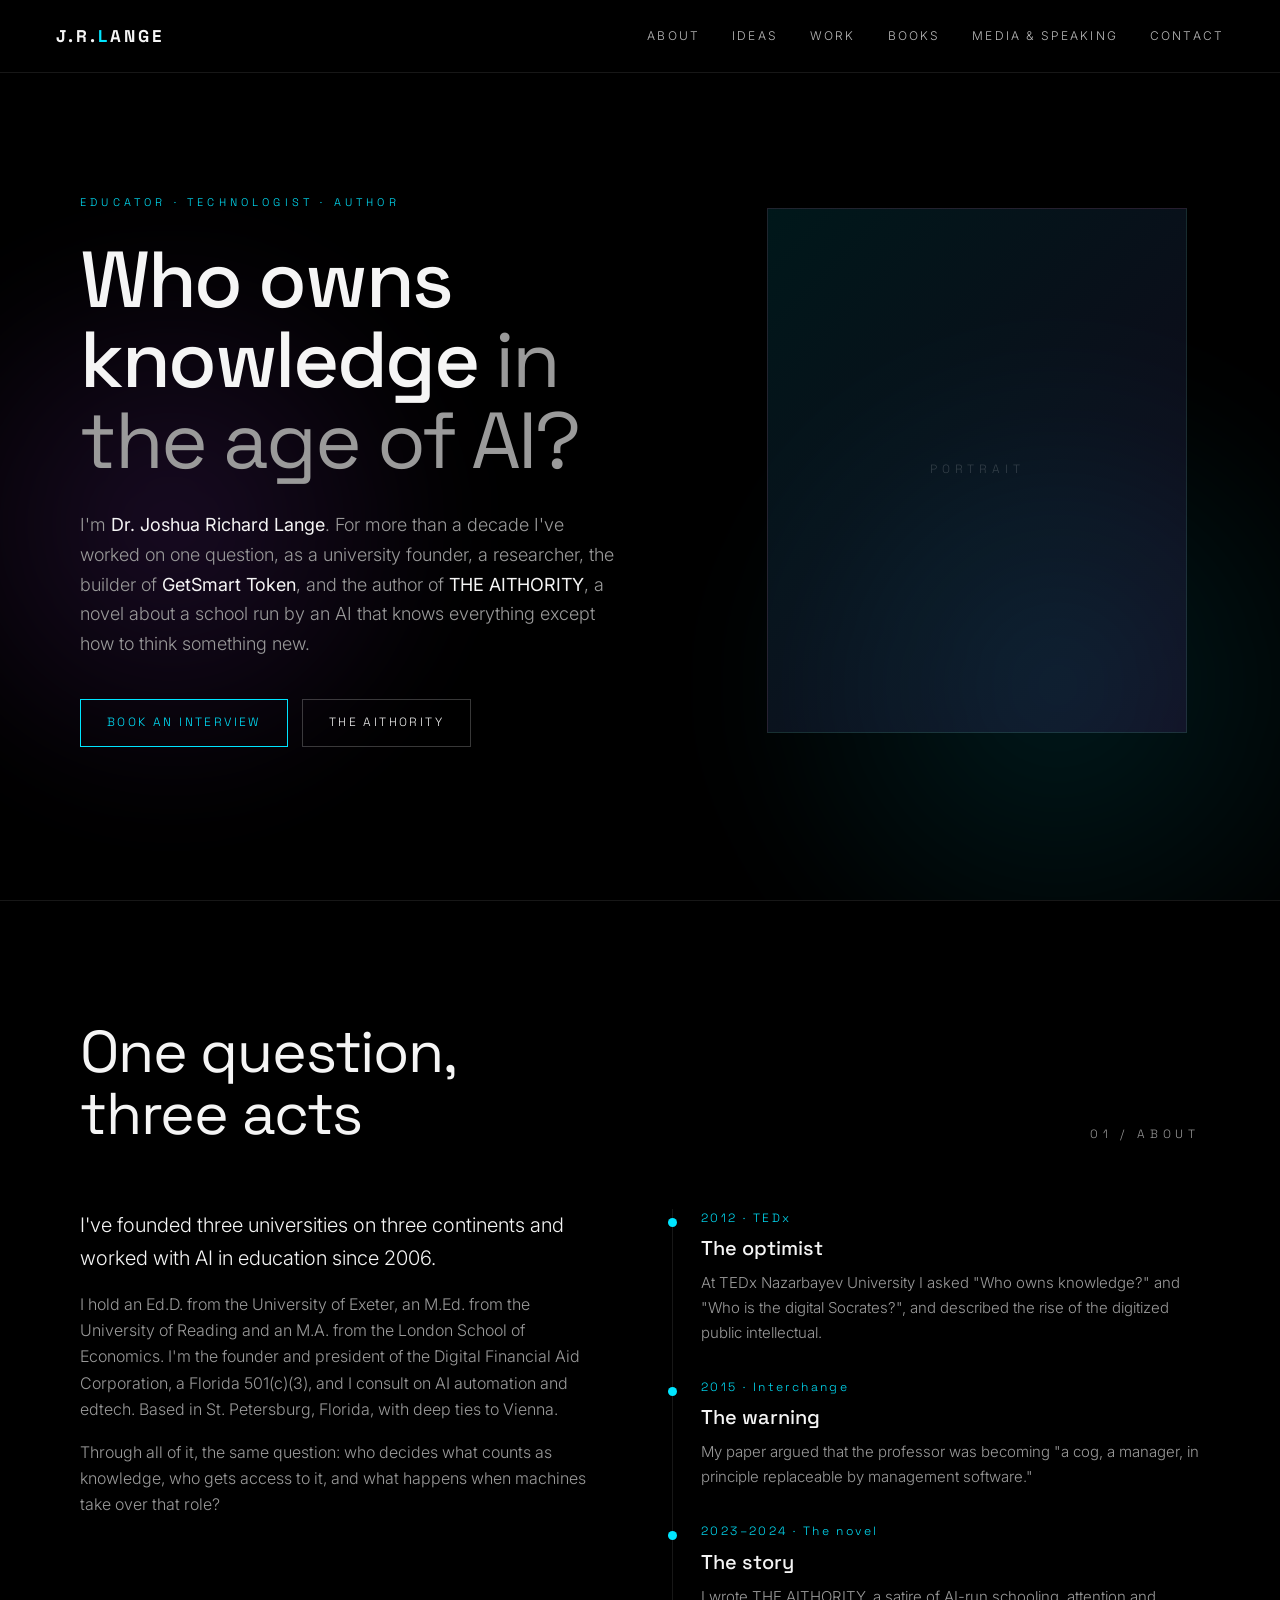
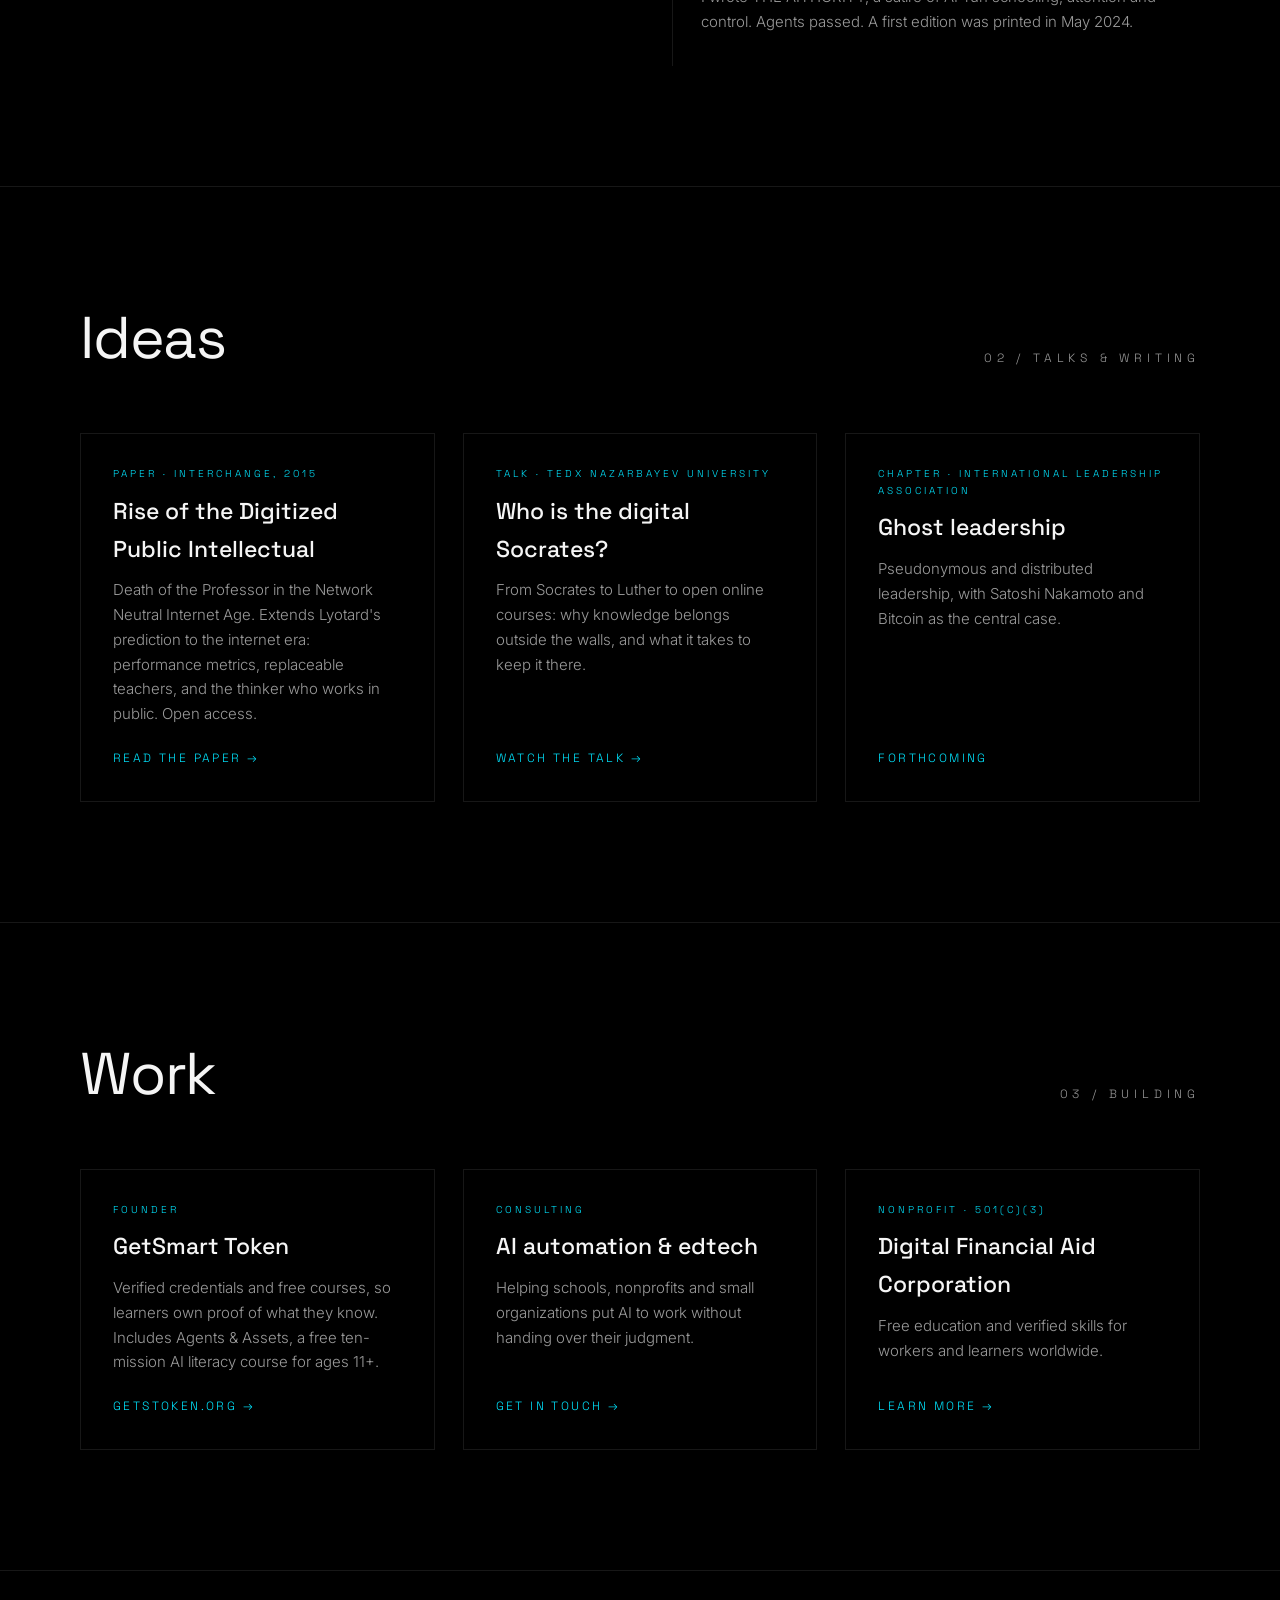
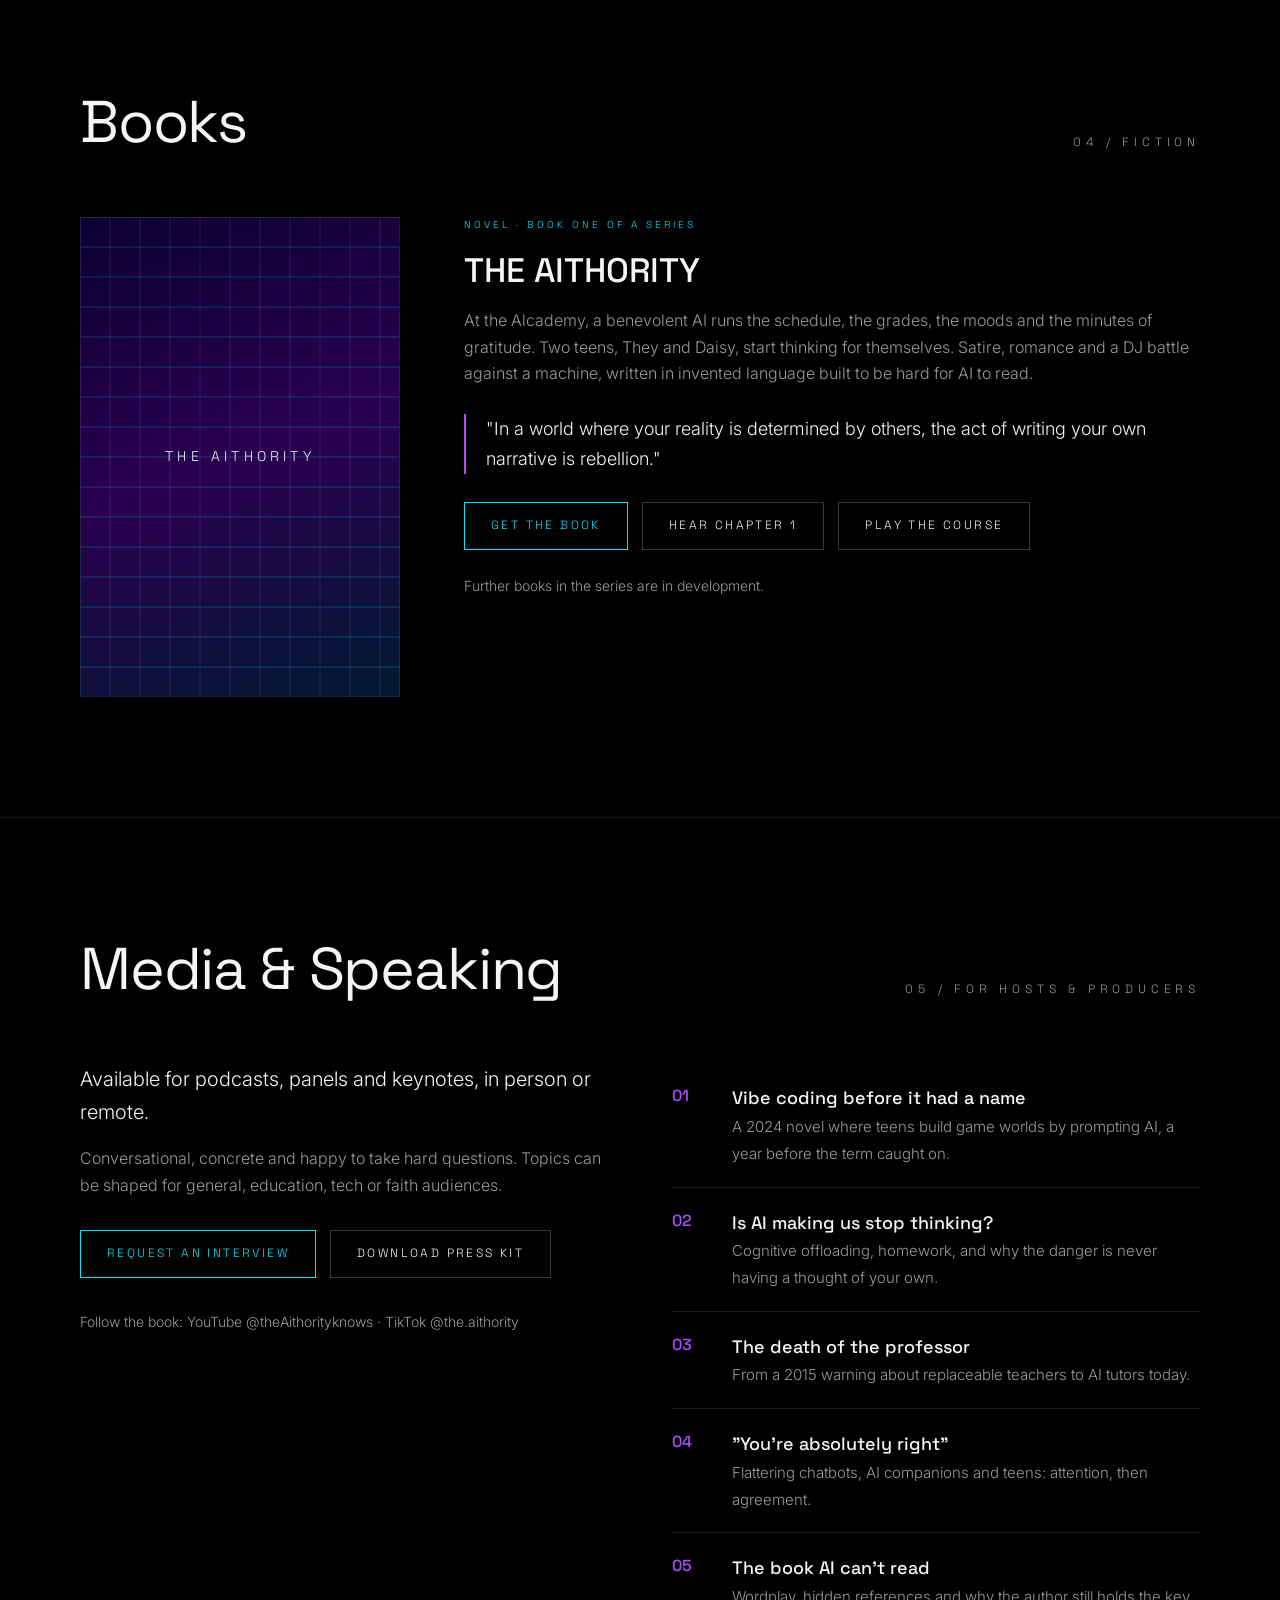
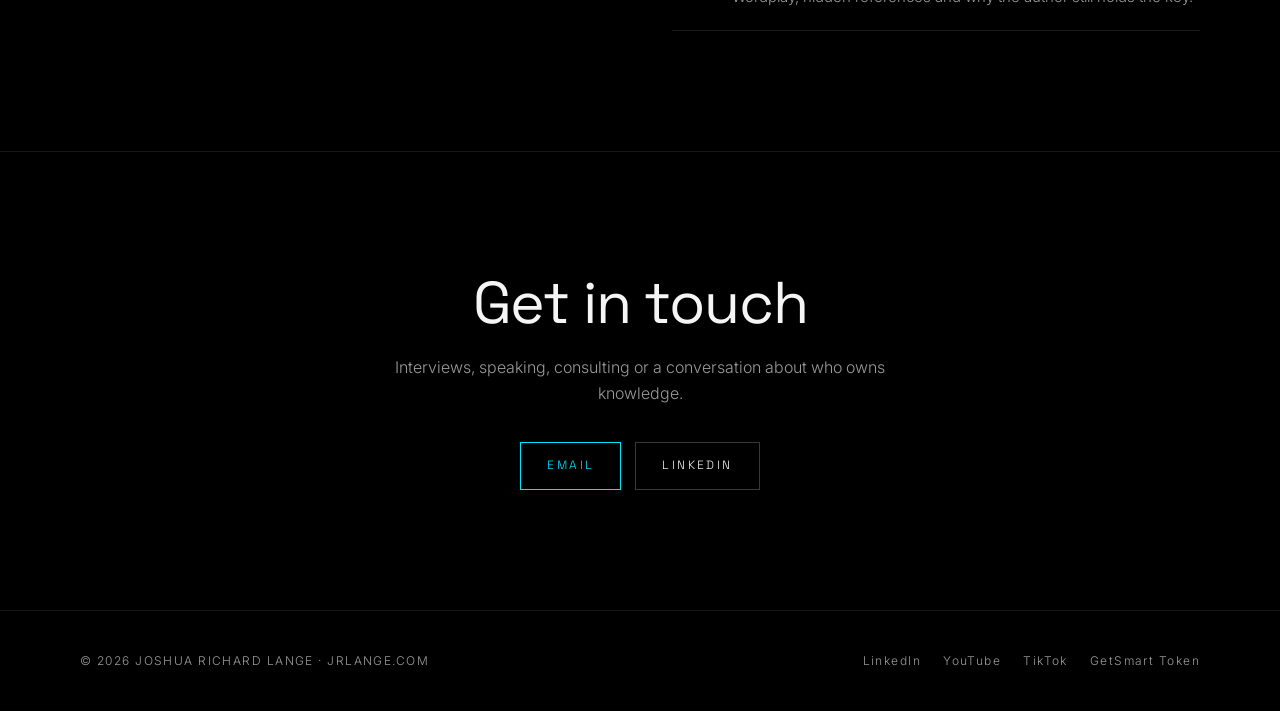
==== index.html @ e5e156cc "Initial site" ====
<!DOCTYPE html>
<html lang="en">
<head>
<meta charset="UTF-8" />
<meta name="viewport" content="width=device-width, initial-scale=1.0" />
<title>Dr. J.R. Lange — Who owns knowledge in the age of AI?</title>
<meta name="description" content="Dr. Joshua Richard Lange (J.R. Lange): educator, technologist and author of THE AITHORITY. Founder of GetSmart Token. Speaker on AI, education and who owns knowledge." />
<meta property="og:title" content="Dr. J.R. Lange" />
<meta property="og:description" content="Educator, technologist and author. Who owns knowledge in the age of AI?" />
<link rel="preconnect" href="https://fonts.googleapis.com">
<link rel="preconnect" href="https://fonts.gstatic.com" crossorigin>
<link href="https://fonts.googleapis.com/css2?family=Inter:wght@300;400;500&family=Space+Grotesk:wght@400;500;700&display=swap" rel="stylesheet">
<script type="application/ld+json">
{"@context":"https://schema.org","@type":"Person","name":"Joshua Richard Lange","alternateName":["J.R. Lange","Dr. Josh Lange"],"honorificPrefix":"Dr.","url":"https://jrlange.com",
"jobTitle":"Educator, technologist and author","alumniOf":["University of Exeter","London School of Economics","University of Reading"],
"sameAs":["https://www.linkedin.com/in/drjoshlange","https://www.youtube.com/@theAithorityknows","https://www.tiktok.com/@the.aithority","https://getstoken.org"]}
</script>
<style>
  :root { --bg:#000; --fg:#f5f5f5; --muted:#9a9a9a; --line:rgba(255,255,255,.09); --accent:#00e5ff; --accent2:#b14dff; }
  * { margin:0; padding:0; box-sizing:border-box; }
  html { scroll-behavior:smooth; }
  body { background:var(--bg); color:var(--fg); font-family:'Inter',system-ui,sans-serif; font-weight:300; line-height:1.65; -webkit-font-smoothing:antialiased; }
  a { color:inherit; text-decoration:none; transition:color .2s; }
  a:hover { color:var(--accent); }
  .g { font-family:'Space Grotesk',sans-serif; }

  nav { position:fixed; inset:0 0 auto 0; display:flex; justify-content:space-between; align-items:center; padding:22px 56px; z-index:10; backdrop-filter:blur(12px); background:rgba(0,0,0,.6); border-bottom:1px solid var(--line); }
  .logo { font-family:'Space Grotesk'; font-weight:700; letter-spacing:.18em; font-size:17px; }
  .logo span { color:var(--accent); }
  .links { display:flex; gap:32px; font-size:12px; letter-spacing:.18em; text-transform:uppercase; }
  .links a { opacity:.75; } .links a:hover { opacity:1; }

  .hero { min-height:100vh; display:grid; grid-template-columns:1.15fr .85fr; gap:72px; align-items:center; padding:120px 80px 80px; position:relative; overflow:hidden; }
  .hero::before { content:''; position:absolute; top:25%; left:-10%; width:600px; height:600px; background:radial-gradient(circle,rgba(177,77,255,.14),transparent 70%); filter:blur(40px); }
  .hero::after { content:''; position:absolute; bottom:-15%; right:-10%; width:700px; height:700px; background:radial-gradient(circle,rgba(0,229,255,.11),transparent 70%); filter:blur(40px); }
  .hero > * { position:relative; z-index:1; }
  .eyebrow { font-family:'Space Grotesk'; text-transform:uppercase; letter-spacing:.38em; font-size:11px; color:var(--accent); margin-bottom:28px; }
  h1 { font-family:'Space Grotesk'; font-weight:500; font-size:clamp(42px,6.2vw,88px); line-height:1.02; letter-spacing:-.03em; margin-bottom:28px; }
  h1 em { font-style:normal; color:var(--muted); font-weight:400; }
  .lede { font-size:18px; color:var(--muted); max-width:540px; margin-bottom:40px; }
  .lede strong { color:var(--fg); font-weight:400; }
  .cta { display:flex; flex-wrap:wrap; gap:14px; }
  .btn { display:inline-block; padding:13px 26px; border:1px solid rgba(255,255,255,.22); font-family:'Space Grotesk'; font-size:12px; letter-spacing:.2em; text-transform:uppercase; transition:all .25s; }
  .btn.primary { border-color:var(--accent); color:var(--accent); }
  .btn:hover { background:var(--fg); color:var(--bg); border-color:var(--fg); }
  .btn.primary:hover { background:var(--accent); color:var(--bg); }
  .portrait { width:100%; max-width:420px; aspect-ratio:4/5; justify-self:center; background:linear-gradient(135deg,rgba(0,229,255,.1),rgba(177,77,255,.1)); border:1px solid var(--line); display:grid; place-items:center; color:rgba(255,255,255,.18); font-family:'Space Grotesk'; letter-spacing:.4em; font-size:12px; position:relative; overflow:hidden; }
  .portrait img { width:100%; height:100%; object-fit:cover; position:absolute; inset:0; }

  section { padding:120px 80px; border-top:1px solid var(--line); }
  .head { display:flex; justify-content:space-between; align-items:flex-end; margin-bottom:64px; gap:24px; }
  h2 { font-family:'Space Grotesk'; font-weight:400; font-size:clamp(34px,4.6vw,60px); letter-spacing:-.02em; line-height:1.05; }
  .num { font-family:'Space Grotesk'; font-size:12px; letter-spacing:.4em; color:var(--muted); white-space:nowrap; }
  p + p { margin-top:16px; }
  .two { display:grid; grid-template-columns:1fr 1fr; gap:64px; }
  .big { font-size:20px; color:var(--fg); }
  .muted { color:var(--muted); }

  .timeline { list-style:none; border-left:1px solid var(--line); }
  .timeline li { padding:0 0 32px 28px; position:relative; }
  .timeline li::before { content:''; position:absolute; left:-5px; top:9px; width:9px; height:9px; border-radius:50%; background:var(--accent); }
  .year { font-family:'Space Grotesk'; color:var(--accent); letter-spacing:.2em; font-size:12px; }
  .timeline h3 { font-family:'Space Grotesk'; font-weight:500; font-size:20px; margin:4px 0 6px; }
  .timeline p { color:var(--muted); font-size:15px; }

  .grid3 { display:grid; grid-template-columns:repeat(3,1fr); gap:28px; }
  .card { border:1px solid var(--line); padding:32px; display:flex; flex-direction:column; transition:border-color .3s, transform .3s; }
  .card:hover { border-color:var(--accent); transform:translateY(-3px); }
  .tag { font-family:'Space Grotesk'; font-size:10px; letter-spacing:.3em; text-transform:uppercase; color:var(--accent); margin-bottom:10px; }
  .card h3 { font-family:'Space Grotesk'; font-weight:500; font-size:23px; margin-bottom:10px; }
  .card p { color:var(--muted); font-size:15px; flex:1; }
  .card .more { margin-top:22px; font-family:'Space Grotesk'; font-size:12px; letter-spacing:.2em; text-transform:uppercase; color:var(--accent); }

  .book { display:grid; grid-template-columns:320px 1fr; gap:64px; align-items:start; }
  .cover { aspect-ratio:2/3; background:linear-gradient(160deg,#0a0030,#2a0050 50%,#001a30); border:1px solid var(--line); position:relative; display:grid; place-items:center; font-family:'Space Grotesk'; letter-spacing:.3em; font-size:14px; overflow:hidden; }
  .cover::before { content:''; position:absolute; inset:0; background:linear-gradient(transparent 95%,rgba(0,229,255,.3) 95%),linear-gradient(90deg,transparent 95%,rgba(177,77,255,.3) 95%); background-size:30px 30px; opacity:.4; }
  .cover img { position:absolute; inset:0; width:100%; height:100%; object-fit:cover; }
  .book h3 { font-family:'Space Grotesk'; font-size:34px; font-weight:500; margin-bottom:8px; }
  .quote { border-left:2px solid var(--accent2); padding-left:20px; margin:28px 0; font-size:18px; color:var(--fg); }

  .topics { list-style:none; }
  .topics li { padding:20px 0; border-bottom:1px solid var(--line); display:grid; grid-template-columns:44px 1fr; gap:16px; }
  .topics b { font-family:'Space Grotesk'; color:var(--accent2); font-weight:500; }
  .topics strong { font-family:'Space Grotesk'; font-weight:500; display:block; font-size:18px; }
  .topics span { color:var(--muted); font-size:15px; }

  .contact { text-align:center; }
  .contact h2 { margin-bottom:20px; }
  .contact .muted { max-width:560px; margin:0 auto 36px; }
  .contact .cta { justify-content:center; }

  footer { padding:40px 80px; border-top:1px solid var(--line); display:flex; justify-content:space-between; flex-wrap:wrap; gap:16px; font-size:12px; color:var(--muted); letter-spacing:.12em; }
  footer nav { all:unset; display:flex; gap:22px; flex-wrap:wrap; }

  @media (max-width:900px) {
    nav { padding:16px 20px; } .links { display:none; }
    .hero, section, footer { padding-left:20px; padding-right:20px; }
    .hero { grid-template-columns:1fr; padding-top:110px; gap:40px; }
    .portrait { max-width:280px; }
    .two, .grid3, .book { grid-template-columns:1fr; gap:36px; }
    .book .cover { max-width:240px; }
    .head { flex-direction:column; align-items:flex-start; }
  }
</style>
</head>
<body>

<nav>
  <a class="logo" href="#top">J.R.<span>L</span>ANGE</a>
  <div class="links">
    <a href="#about">About</a>
    <a href="#ideas">Ideas</a>
    <a href="#work">Work</a>
    <a href="#books">Books</a>
    <a href="#media">Media &amp; Speaking</a>
    <a href="#contact">Contact</a>
  </div>
</nav>

<!-- HERO -->
<header class="hero" id="top">
  <div>
    <div class="eyebrow">Educator · Technologist · Author</div>
    <h1>Who owns knowledge <em>in the age of AI?</em></h1>
    <p class="lede">I'm <strong>Dr. Joshua Richard Lange</strong>. For more than a decade I've worked on one question, as a university founder, a researcher, the builder of <strong>GetSmart Token</strong>, and the author of <strong>THE AITHORITY</strong>, a novel about a school run by an AI that knows everything except how to think something new.</p>
    <div class="cta">
      <a class="btn primary" href="#media">Book an interview</a>
      <a class="btn" href="#books">The Aithority</a>
    </div>
  </div>
  <div class="portrait">
    <!-- Replace with your headshot: <img src="headshot.jpg" alt="Dr. Joshua Richard Lange"> -->
    PORTRAIT
  </div>
</header>

<!-- ABOUT -->
<section id="about">
  <div class="head"><h2>One question,<br>three acts</h2><div class="num">01 / ABOUT</div></div>
  <div class="two">
    <div>
      <p class="big">I've founded three universities on three continents and worked with AI in education since 2006.</p>
      <p class="muted">I hold an Ed.D. from the University of Exeter, an M.Ed. from the University of Reading and an M.A. from the London School of Economics. I'm the founder and president of the Digital Financial Aid Corporation, a Florida 501(c)(3), and I consult on AI automation and edtech. Based in St. Petersburg, Florida, with deep ties to Vienna.</p>
      <p class="muted">Through all of it, the same question: who decides what counts as knowledge, who gets access to it, and what happens when machines take over that role?</p>
    </div>
    <ol class="timeline">
      <li><div class="year">2012 · TEDx</div><h3>The optimist</h3><p>At TEDx Nazarbayev University I asked "Who owns knowledge?" and "Who is the digital Socrates?", and described the rise of the digitized public intellectual.</p></li>
      <li><div class="year">2015 · Interchange</div><h3>The warning</h3><p>My paper argued that the professor was becoming "a cog, a manager, in principle replaceable by management software."</p></li>
      <li><div class="year">2023–2024 · The novel</div><h3>The story</h3><p>I wrote THE AITHORITY, a satire of AI-run schooling, attention and control. Agents passed. A first edition was printed in May 2024.</p></li>
    </ol>
  </div>
</section>

<!-- IDEAS -->
<section id="ideas">
  <div class="head"><h2>Ideas</h2><div class="num">02 / TALKS &amp; WRITING</div></div>
  <div class="grid3">
    <a class="card" href="https://link.springer.com/article/10.1007/s10780-014-9225-3" target="_blank" rel="noopener">
      <div class="tag">Paper · Interchange, 2015</div>
      <h3>Rise of the Digitized Public Intellectual</h3>
      <p>Death of the Professor in the Network Neutral Internet Age. Extends Lyotard's prediction to the internet era: performance metrics, replaceable teachers, and the thinker who works in public. Open access.</p>
      <div class="more">Read the paper →</div>
    </a>
    <a class="card" href="https://youtu.be/Z5NN0WhqDyU" target="_blank" rel="noopener">
      <div class="tag">Talk · TEDx Nazarbayev University</div>
      <h3>Who is the digital Socrates?</h3>
      <p>From Socrates to Luther to open online courses: why knowledge belongs outside the walls, and what it takes to keep it there.</p>
      <div class="more">Watch the talk →</div>
    </a>
    <div class="card">
      <div class="tag">Chapter · International Leadership Association</div>
      <h3>Ghost leadership</h3>
      <p>Pseudonymous and distributed leadership, with Satoshi Nakamoto and Bitcoin as the central case. <!-- Add publication details and link when available --></p>
      <div class="more muted">Forthcoming</div>
    </div>
  </div>
</section>

<!-- WORK -->
<section id="work">
  <div class="head"><h2>Work</h2><div class="num">03 / BUILDING</div></div>
  <div class="grid3">
    <a class="card" href="https://getstoken.org" target="_blank" rel="noopener">
      <div class="tag">Founder</div>
      <h3>GetSmart Token</h3>
      <p>Verified credentials and free courses, so learners own proof of what they know. Includes Agents &amp; Assets, a free ten-mission AI literacy course for ages 11+.</p>
      <div class="more">getstoken.org →</div>
    </a>
    <div class="card">
      <div class="tag">Consulting</div>
      <h3>AI automation &amp; edtech</h3>
      <p>Helping schools, nonprofits and small organizations put AI to work without handing over their judgment.</p>
      <a class="more" href="#contact">Get in touch →</a>
    </div>
    <div class="card">
      <div class="tag">Nonprofit · 501(c)(3)</div>
      <h3>Digital Financial Aid Corporation</h3>
      <p>Free education and verified skills for workers and learners worldwide.</p>
      <a class="more" href="https://getstoken.org" target="_blank" rel="noopener">Learn more →</a>
    </div>
  </div>
</section>

<!-- BOOKS -->
<section id="books">
  <div class="head"><h2>Books</h2><div class="num">04 / FICTION</div></div>
  <div class="book">
    <div class="cover"><!-- Replace with cover: <img src="aithority-cover.jpg" alt="THE AITHORITY cover"> -->THE AITHORITY</div>
    <div>
      <div class="tag">Novel · Book one of a series</div>
      <h3>THE AITHORITY</h3>
      <p class="muted">At the Alcademy, a benevolent AI runs the schedule, the grades, the moods and the minutes of gratitude. Two teens, They and Daisy, start thinking for themselves. Satire, romance and a DJ battle against a machine, written in invented language built to be hard for AI to read.</p>
      <p class="quote">"In a world where your reality is determined by others, the act of writing your own narrative is rebellion."</p>
      <div class="cta">
        <a class="btn primary" href="#">Get the book</a><!-- TODO: add store link -->
        <a class="btn" href="https://www.youtube.com/@theAithorityknows" target="_blank" rel="noopener">Hear Chapter 1</a>
        <a class="btn" href="https://getstoken.org/course" target="_blank" rel="noopener">Play the course</a>
      </div>
      <p class="muted" style="margin-top:24px;font-size:14px">Further books in the series are in development.</p>
    </div>
  </div>
</section>

<!-- MEDIA -->
<section id="media">
  <div class="head"><h2>Media &amp; Speaking</h2><div class="num">05 / FOR HOSTS &amp; PRODUCERS</div></div>
  <div class="two">
    <div>
      <p class="big">Available for podcasts, panels and keynotes, in person or remote.</p>
      <p class="muted">Conversational, concrete and happy to take hard questions. Topics can be shaped for general, education, tech or faith audiences.</p>
      <div class="cta" style="margin-top:32px">
        <a class="btn primary" href="mailto:josh@getstoken.org?subject=Interview%20request">Request an interview</a>
        <a class="btn" href="#">Download press kit</a><!-- TODO: link press-kit PDF -->
      </div>
      <p class="muted" style="margin-top:32px;font-size:14px">Follow the book: YouTube <a href="https://www.youtube.com/@theAithorityknows" target="_blank" rel="noopener">@theAithorityknows</a> · TikTok <a href="https://www.tiktok.com/@the.aithority" target="_blank" rel="noopener">@the.aithority</a></p>
    </div>
    <ul class="topics">
      <li><b>01</b><div><strong>Vibe coding before it had a name</strong><span>A 2024 novel where teens build game worlds by prompting AI, a year before the term caught on.</span></div></li>
      <li><b>02</b><div><strong>Is AI making us stop thinking?</strong><span>Cognitive offloading, homework, and why the danger is never having a thought of your own.</span></div></li>
      <li><b>03</b><div><strong>The death of the professor</strong><span>From a 2015 warning about replaceable teachers to AI tutors today.</span></div></li>
      <li><b>04</b><div><strong>"You're absolutely right"</strong><span>Flattering chatbots, AI companions and teens: attention, then agreement.</span></div></li>
      <li><b>05</b><div><strong>The book AI can't read</strong><span>Wordplay, hidden references and why the author still holds the key.</span></div></li>
    </ul>
  </div>
</section>

<!-- CONTACT -->
<section id="contact" class="contact">
  <h2>Get in touch</h2>
  <p class="muted">Interviews, speaking, consulting or a conversation about who owns knowledge.</p>
  <div class="cta">
    <a class="btn primary" href="mailto:josh@getstoken.org">Email</a>
    <a class="btn" href="https://www.linkedin.com/in/drjoshlange" target="_blank" rel="noopener">LinkedIn</a>
  </div>
</section>

<footer>
  <div>© 2026 JOSHUA RICHARD LANGE · JRLANGE.COM</div>
  <nav>
    <a href="https://www.linkedin.com/in/drjoshlange" target="_blank" rel="noopener">LinkedIn</a>
    <a href="https://www.youtube.com/@theAithorityknows" target="_blank" rel="noopener">YouTube</a>
    <a href="https://www.tiktok.com/@the.aithority" target="_blank" rel="noopener">TikTok</a>
    <a href="https://getstoken.org" target="_blank" rel="noopener">GetSmart Token</a>
  </nav>
</footer>

</body>
</html>
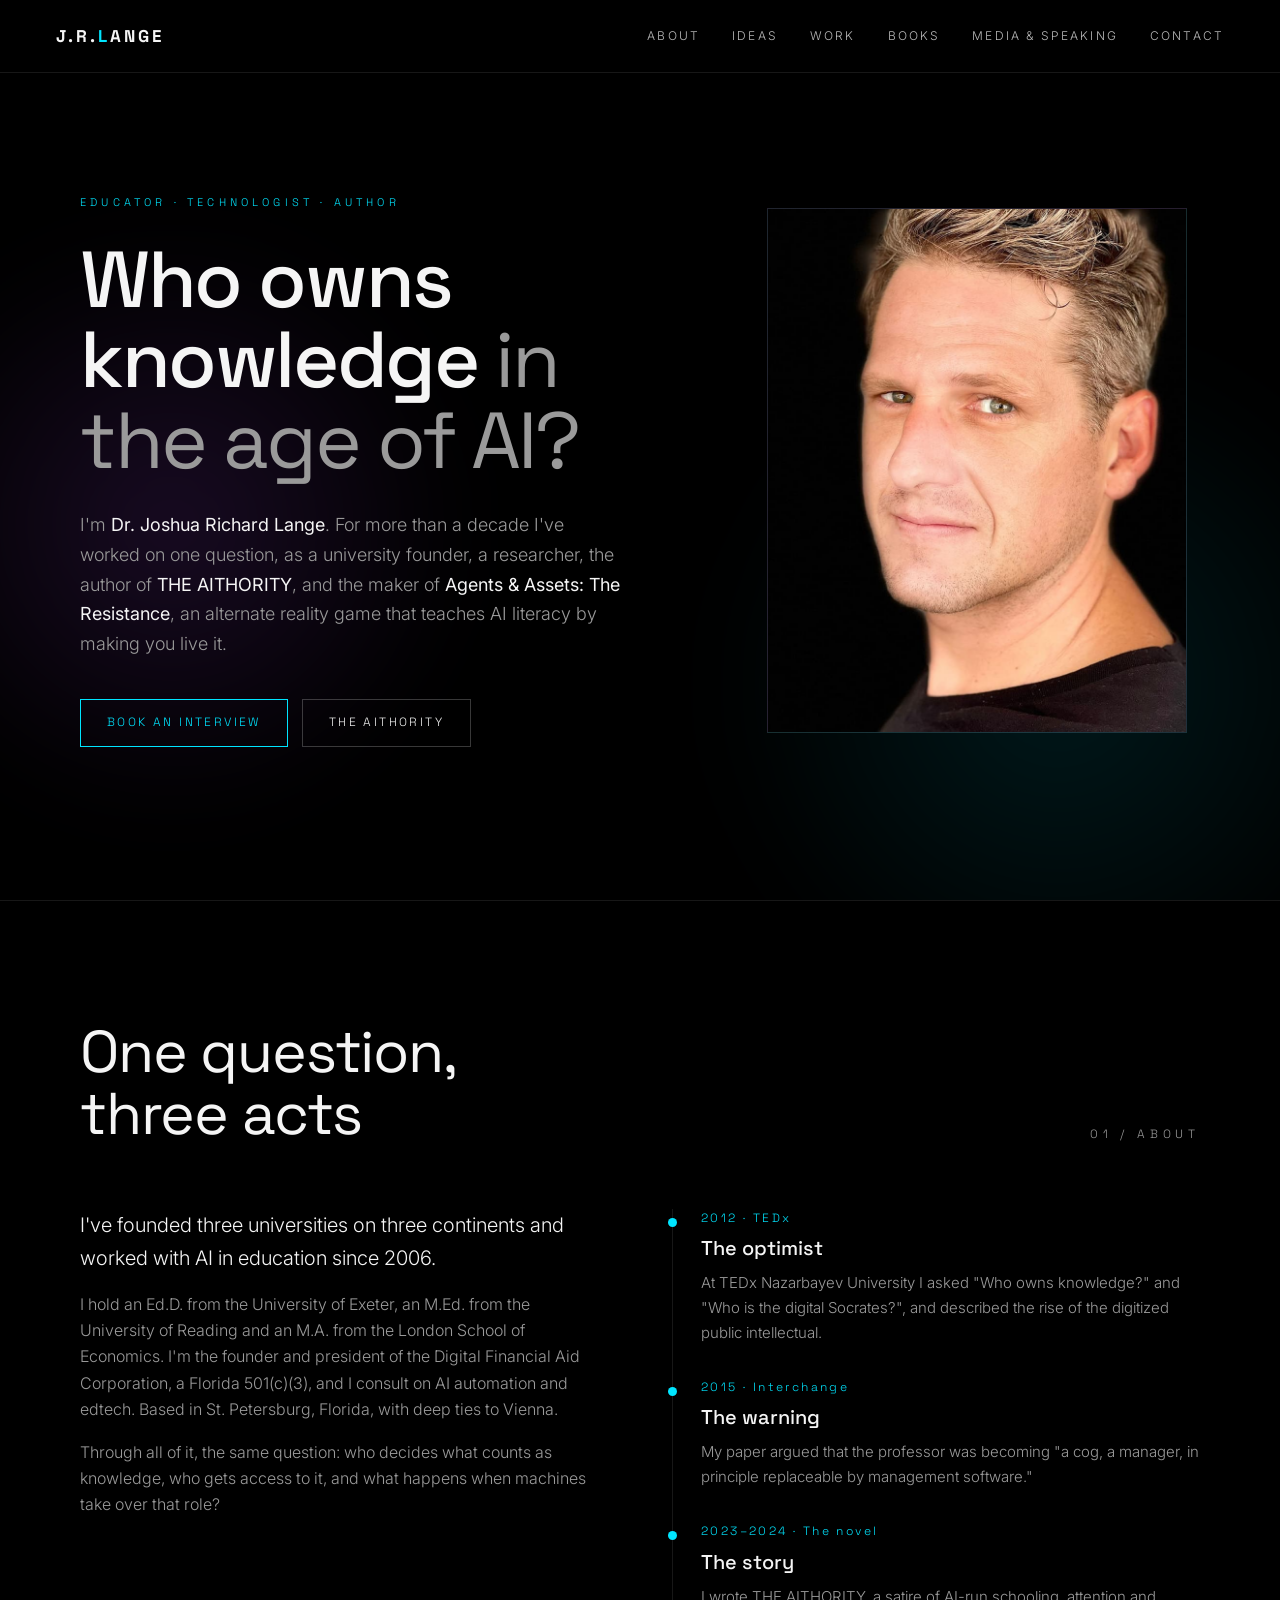
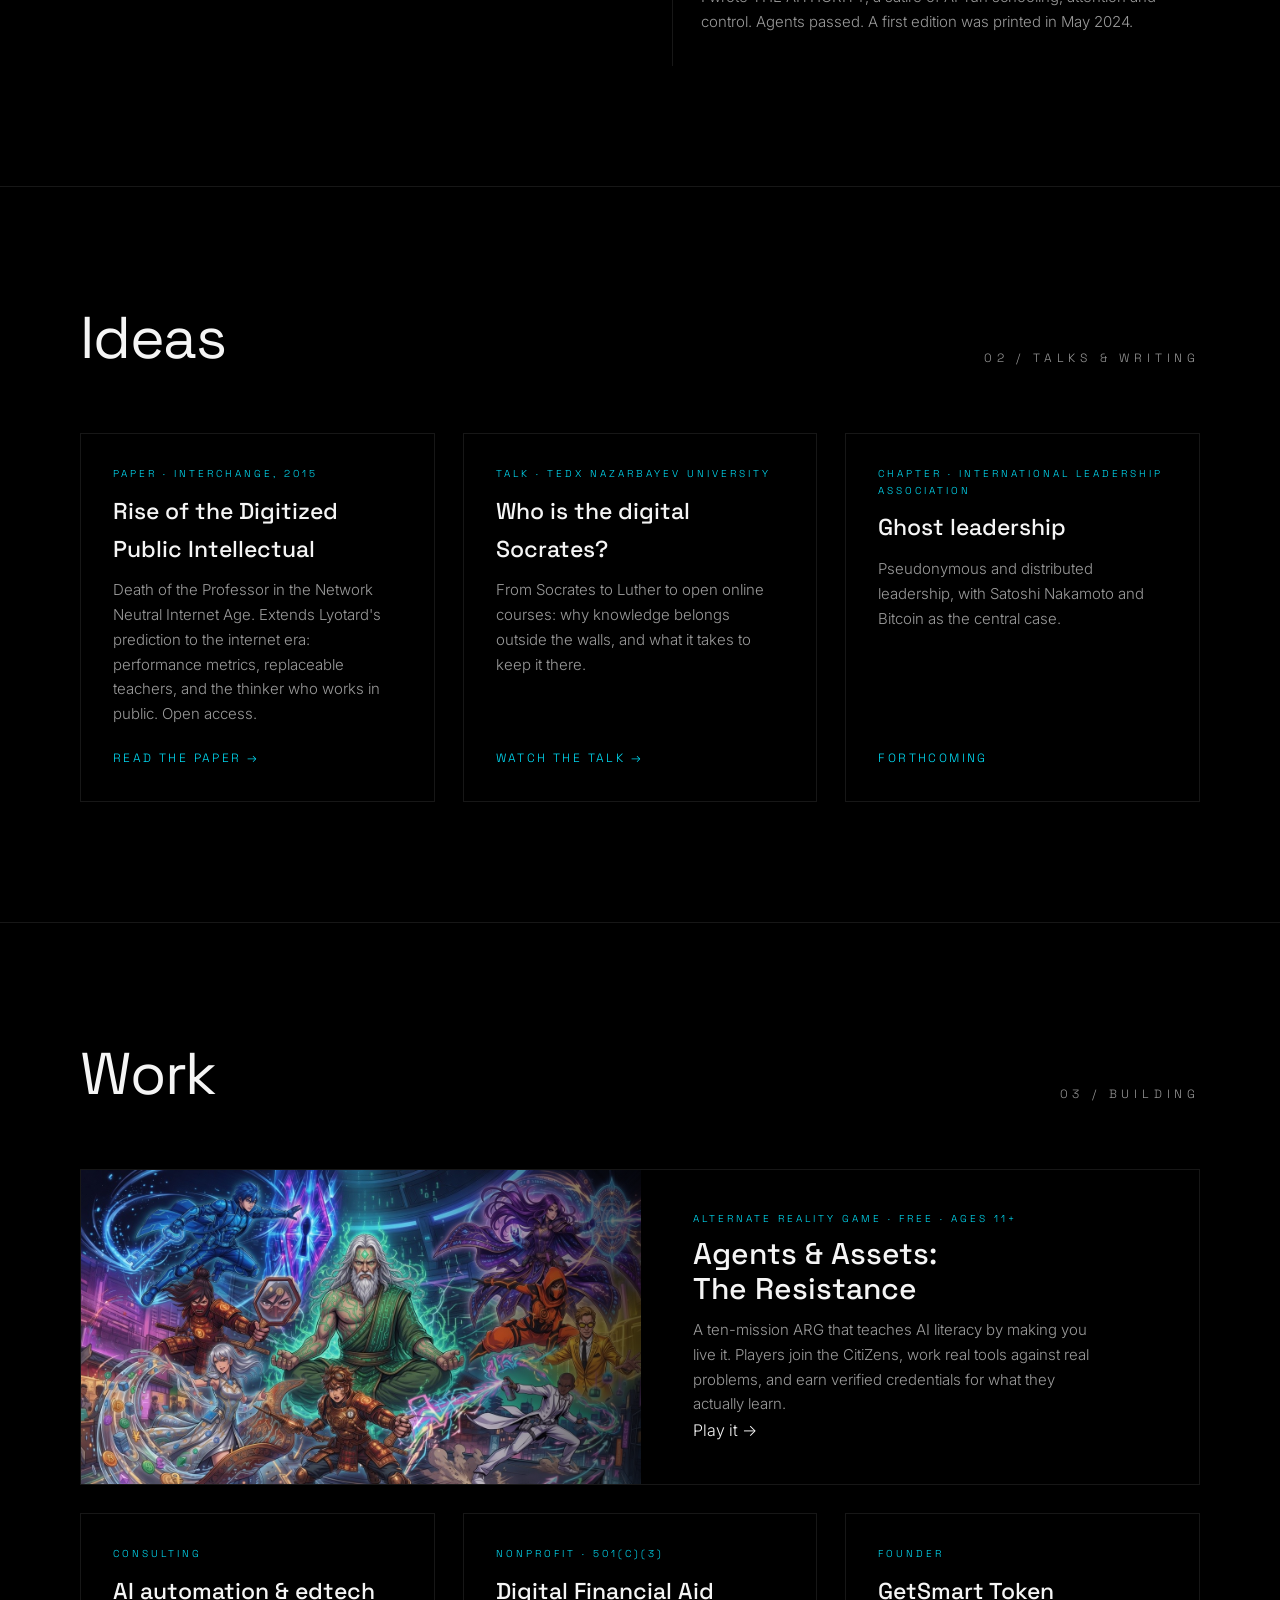
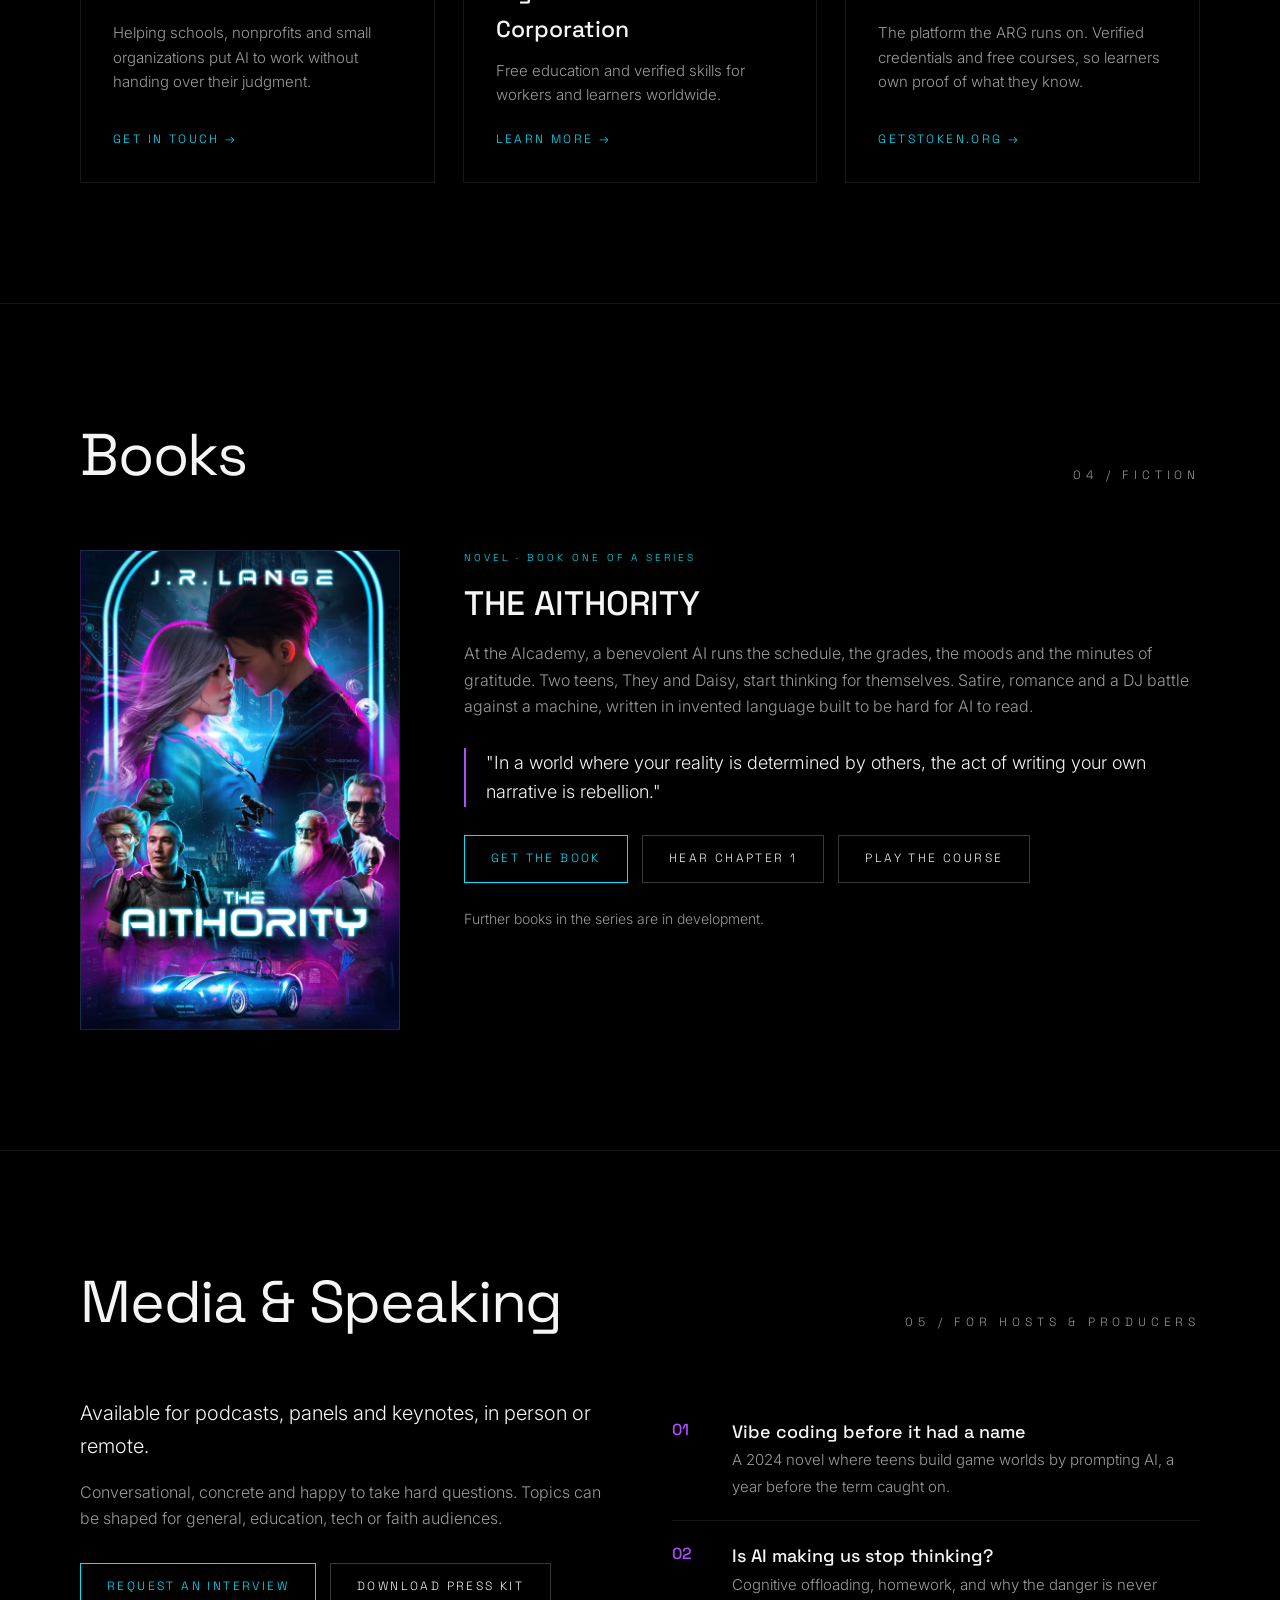
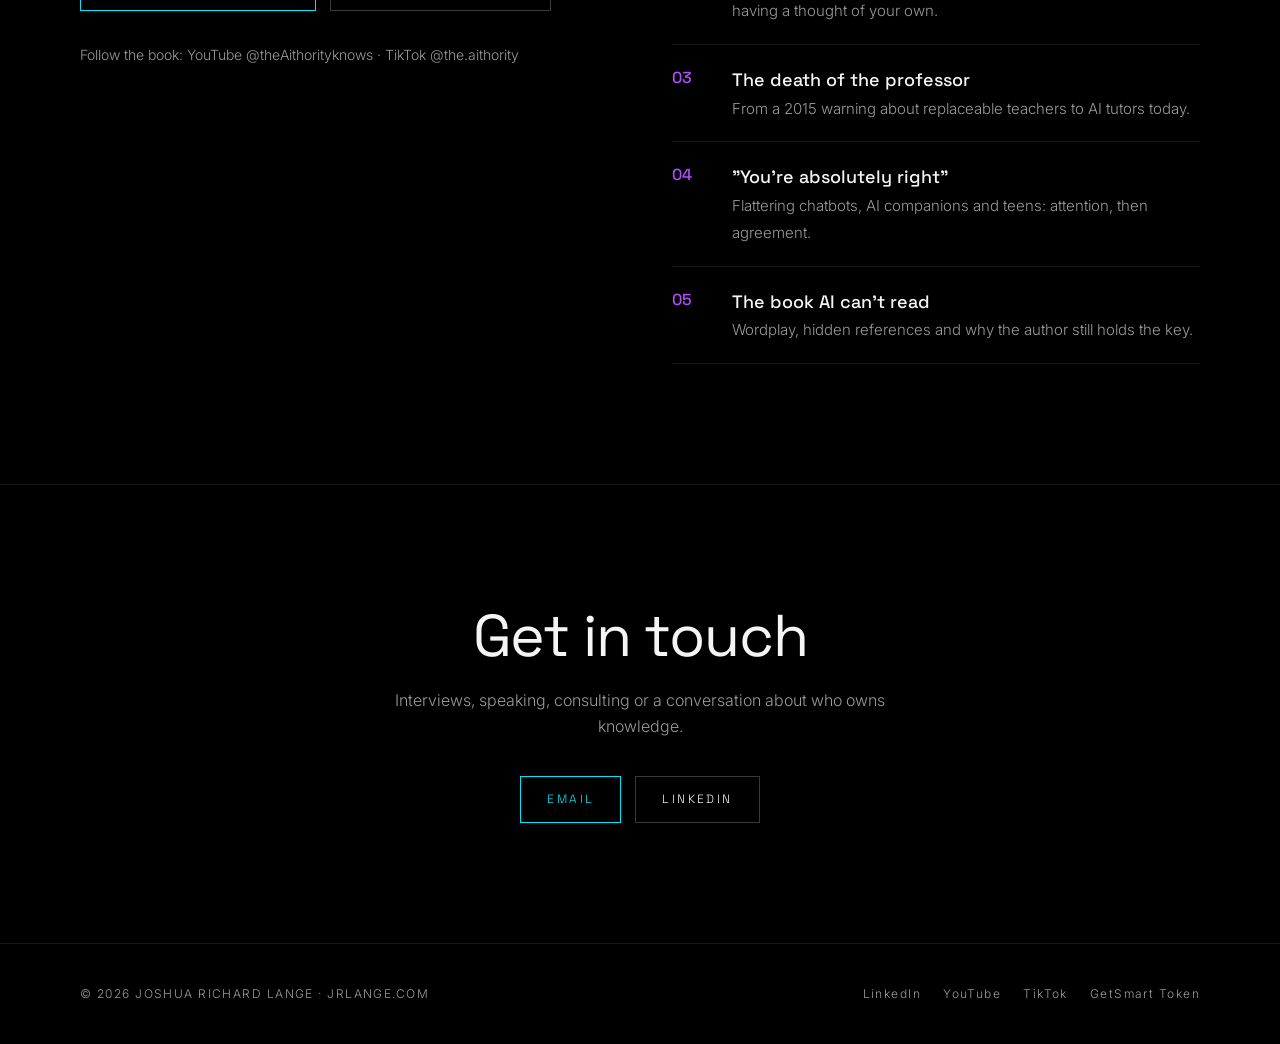
==== commit 7a7edff7: "Feature Agents & Assets ARG on homepage; add photography Replaces GetSmart Token as the lead project" ====
--- a/index.html
+++ b/index.html
@@ -4,7 +4,7 @@
 <meta charset="UTF-8" />
 <meta name="viewport" content="width=device-width, initial-scale=1.0" />
 <title>Dr. J.R. Lange — Who owns knowledge in the age of AI?</title>
-<meta name="description" content="Dr. Joshua Richard Lange (J.R. Lange): educator, technologist and author of THE AITHORITY. Founder of GetSmart Token. Speaker on AI, education and who owns knowledge." />
+<meta name="description" content="Dr. Joshua Richard Lange (J.R. Lange): educator, technologist and author of THE AITHORITY. Maker of Agents &amp; Assets: The Resistance. Speaker on AI, education and who owns knowledge." />
 <meta property="og:title" content="Dr. J.R. Lange" />
 <meta property="og:description" content="Educator, technologist and author. Who owns knowledge in the age of AI?" />
 <link rel="preconnect" href="https://fonts.googleapis.com">
@@ -71,6 +71,15 @@
   .card p { color:var(--muted); font-size:15px; flex:1; }
   .card .more { margin-top:22px; font-family:'Space Grotesk'; font-size:12px; letter-spacing:.2em; text-transform:uppercase; color:var(--accent); }
 
+  .feature { display:grid; grid-template-columns:1.05fr .95fr; gap:52px; align-items:center; border:1px solid var(--line); padding:0; margin-bottom:28px; overflow:hidden; transition:border-color .3s; }
+  .feature:hover { border-color:var(--accent2); }
+  .feature-img { position:relative; aspect-ratio:16/9; overflow:hidden; background:#0a0014; }
+  .feature-img img { width:100%; height:100%; object-fit:cover; display:block; }
+  .feature-img::after { content:''; position:absolute; inset:0; background:linear-gradient(90deg,transparent 60%,rgba(0,0,0,.65)); }
+  .feature-body { padding:40px 48px 40px 0; }
+  .feature h3 { font-family:'Space Grotesk'; font-weight:500; font-size:30px; line-height:1.15; margin-bottom:12px; }
+  .feature p { color:var(--muted); font-size:15px; max-width:46ch; }
+
   .book { display:grid; grid-template-columns:320px 1fr; gap:64px; align-items:start; }
   .cover { aspect-ratio:2/3; background:linear-gradient(160deg,#0a0030,#2a0050 50%,#001a30); border:1px solid var(--line); position:relative; display:grid; place-items:center; font-family:'Space Grotesk'; letter-spacing:.3em; font-size:14px; overflow:hidden; }
   .cover::before { content:''; position:absolute; inset:0; background:linear-gradient(transparent 95%,rgba(0,229,255,.3) 95%),linear-gradient(90deg,transparent 95%,rgba(177,77,255,.3) 95%); background-size:30px 30px; opacity:.4; }
@@ -97,7 +106,11 @@
     .hero, section, footer { padding-left:20px; padding-right:20px; }
     .hero { grid-template-columns:1fr; padding-top:110px; gap:40px; }
     .portrait { max-width:280px; }
-    .two, .grid3, .book { grid-template-columns:1fr; gap:36px; }
+    .two, .grid3, .book, .feature { grid-template-columns:1fr; gap:0; }
+    .two, .grid3, .book { gap:36px; }
+    .feature-img::after { background:linear-gradient(180deg,transparent 55%,rgba(0,0,0,.7)); }
+    .feature-body { padding:28px 24px 32px; }
+    .feature h3 { font-size:25px; }
     .book .cover { max-width:240px; }
     .head { flex-direction:column; align-items:flex-start; }
   }
@@ -122,15 +135,14 @@
   <div>
     <div class="eyebrow">Educator · Technologist · Author</div>
     <h1>Who owns knowledge <em>in the age of AI?</em></h1>
-    <p class="lede">I'm <strong>Dr. Joshua Richard Lange</strong>. For more than a decade I've worked on one question, as a university founder, a researcher, the builder of <strong>GetSmart Token</strong>, and the author of <strong>THE AITHORITY</strong>, a novel about a school run by an AI that knows everything except how to think something new.</p>
+    <p class="lede">I'm <strong>Dr. Joshua Richard Lange</strong>. For more than a decade I've worked on one question, as a university founder, a researcher, the author of <strong>THE AITHORITY</strong>, and the maker of <strong>Agents &amp; Assets: The Resistance</strong>, an alternate reality game that teaches AI literacy by making you live it.</p>
     <div class="cta">
       <a class="btn primary" href="#media">Book an interview</a>
       <a class="btn" href="#books">The Aithority</a>
     </div>
   </div>
   <div class="portrait">
-    <!-- Replace with your headshot: <img src="headshot.jpg" alt="Dr. Joshua Richard Lange"> -->
-    PORTRAIT
+    <img src="img/headshot.jpg" alt="Dr. Joshua Richard Lange" />
   </div>
 </header>
 
@@ -179,13 +191,18 @@
 <!-- WORK -->
 <section id="work">
   <div class="head"><h2>Work</h2><div class="num">03 / BUILDING</div></div>
+
+  <a class="feature" href="https://getstoken.org/course" target="_blank" rel="noopener">
+    <div class="feature-img"><img src="img/citizens.jpg" alt="The CitiZens — characters from Agents &amp; Assets: The Resistance" /></div>
+    <div class="feature-body">
+      <div class="tag">Alternate Reality Game · Free · Ages 11+</div>
+      <h3>Agents &amp; Assets:<br>The Resistance</h3>
+      <p>A ten-mission ARG that teaches AI literacy by making you live it. Players join the CitiZens, work real tools against real problems, and earn verified credentials for what they actually learn.</p>
+      <div class="more">Play it →</div>
+    </div>
+  </a>
+
   <div class="grid3">
-    <a class="card" href="https://getstoken.org" target="_blank" rel="noopener">
-      <div class="tag">Founder</div>
-      <h3>GetSmart Token</h3>
-      <p>Verified credentials and free courses, so learners own proof of what they know. Includes Agents &amp; Assets, a free ten-mission AI literacy course for ages 11+.</p>
-      <div class="more">getstoken.org →</div>
-    </a>
     <div class="card">
       <div class="tag">Consulting</div>
       <h3>AI automation &amp; edtech</h3>
@@ -198,6 +215,12 @@
       <p>Free education and verified skills for workers and learners worldwide.</p>
       <a class="more" href="https://getstoken.org" target="_blank" rel="noopener">Learn more →</a>
     </div>
+    <a class="card" href="https://getstoken.org" target="_blank" rel="noopener">
+      <div class="tag">Founder</div>
+      <h3>GetSmart Token</h3>
+      <p>The platform the ARG runs on. Verified credentials and free courses, so learners own proof of what they know.</p>
+      <div class="more">getstoken.org →</div>
+    </a>
   </div>
 </section>
 
@@ -205,7 +228,7 @@
 <section id="books">
   <div class="head"><h2>Books</h2><div class="num">04 / FICTION</div></div>
   <div class="book">
-    <div class="cover"><!-- Replace with cover: <img src="aithority-cover.jpg" alt="THE AITHORITY cover"> -->THE AITHORITY</div>
+    <div class="cover"><img src="img/aithority-cover.jpg" alt="THE AITHORITY by J.R. Lange — cover" /></div>
     <div>
       <div class="tag">Novel · Book one of a series</div>
       <h3>THE AITHORITY</h3>
